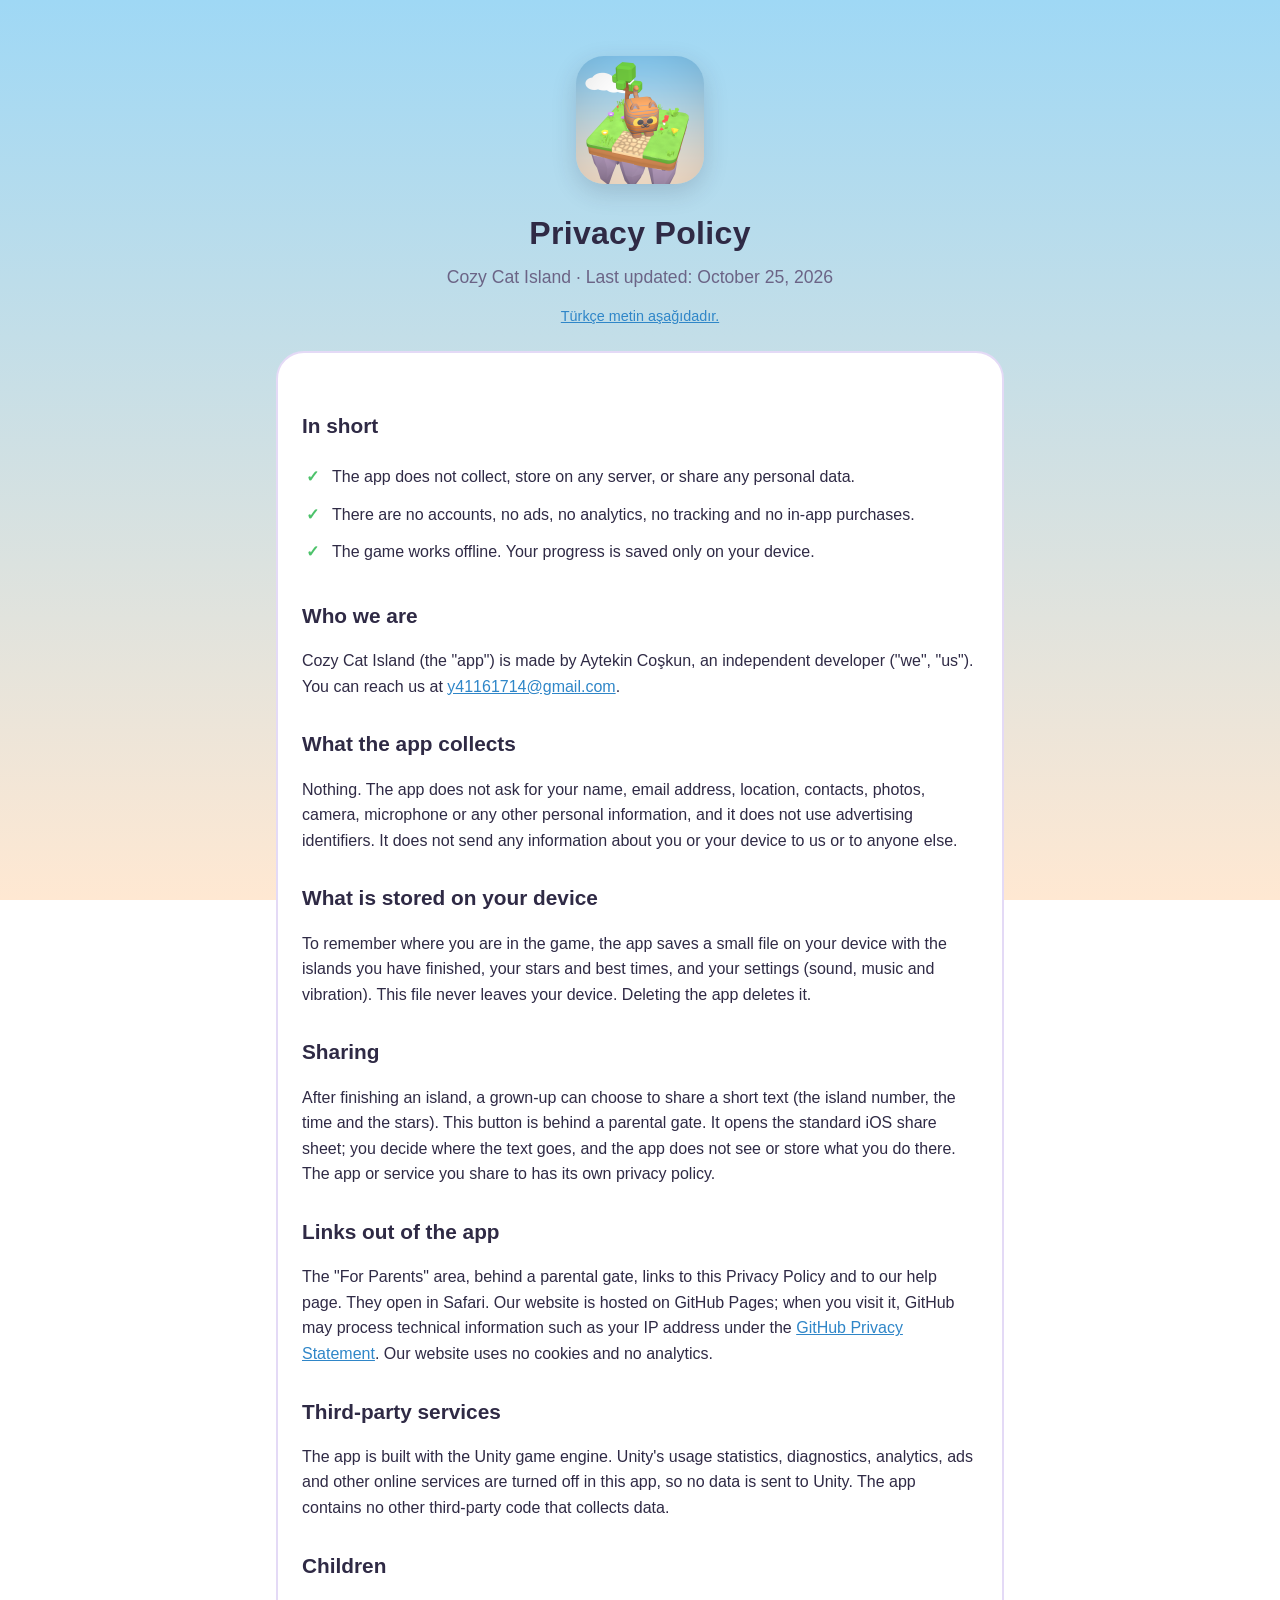
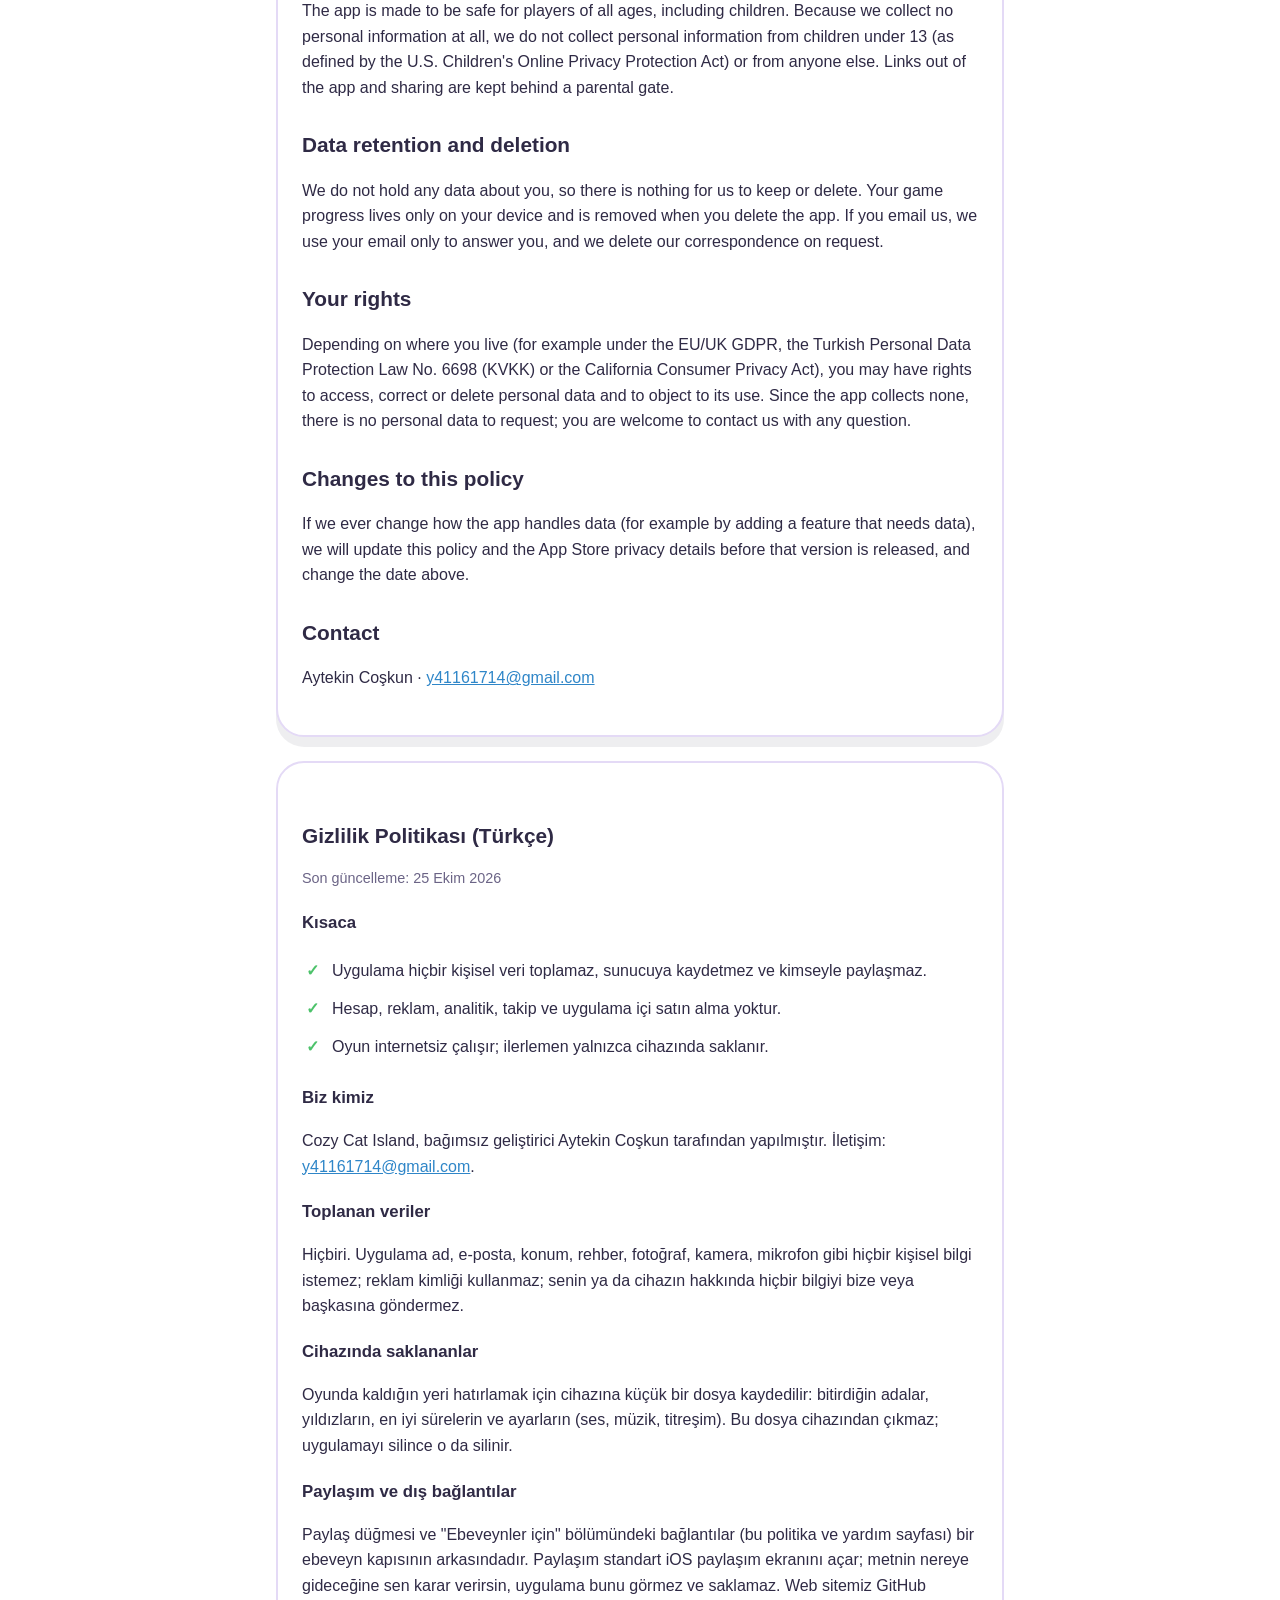
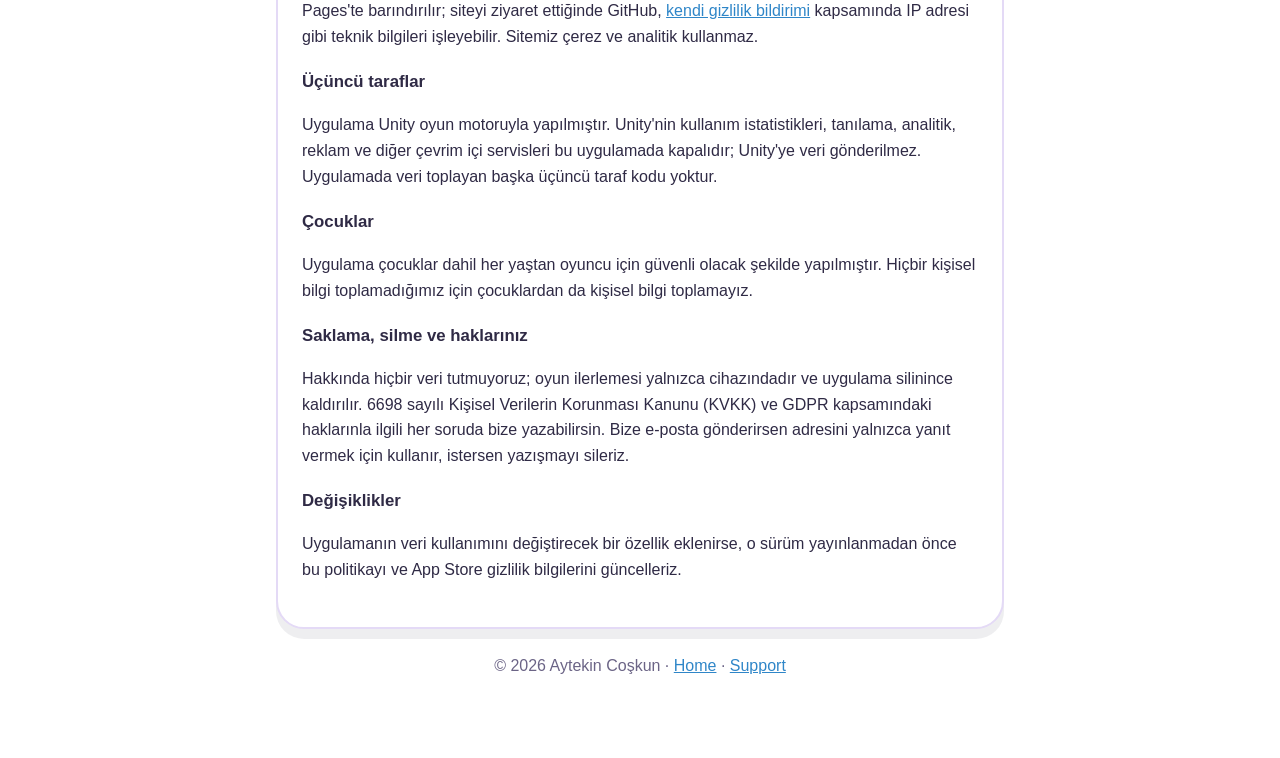
==== privacy.html @ 6ed3a87d "Cozy Cat Island website: privacy policy and help page Co-Authored-By: Claude Opus 5.5 <noreply@anthr" ====
<!doctype html>
<html lang="en">
<head>
  <meta charset="utf-8">
  <meta name="viewport" content="width=device-width, initial-scale=1">
  <title>Privacy Policy · Cozy Cat Island</title>
  <meta name="description" content="Privacy Policy for the Cozy Cat Island app. The app collects no personal data.">
  <link rel="icon" href="assets/icon.png">
  <link rel="stylesheet" href="assets/style.css">
</head>
<body>
<main>
  <header class="hero">
    <a href="index.html"><img src="assets/icon.png" alt="Cozy Cat Island app icon"></a>
    <h1>Privacy Policy</h1>
    <p class="subtitle">Cozy Cat Island · Last updated: October 25, 2026</p>
    <p class="muted"><a href="#tr">Türkçe metin aşağıdadır.</a></p>
  </header>

  <section class="card">
    <h2>In short</h2>
    <ul class="promise">
      <li>The app does not collect, store on any server, or share any personal data.</li>
      <li>There are no accounts, no ads, no analytics, no tracking and no in-app purchases.</li>
      <li>The game works offline. Your progress is saved only on your device.</li>
    </ul>

    <h2>Who we are</h2>
    <p>Cozy Cat Island (the "app") is made by Aytekin Coşkun, an independent developer ("we", "us"). You can reach us at <a href="mailto:y41161714@gmail.com">y41161714@gmail.com</a>.</p>

    <h2>What the app collects</h2>
    <p>Nothing. The app does not ask for your name, email address, location, contacts, photos, camera, microphone or any other personal information, and it does not use advertising identifiers. It does not send any information about you or your device to us or to anyone else.</p>

    <h2>What is stored on your device</h2>
    <p>To remember where you are in the game, the app saves a small file on your device with the islands you have finished, your stars and best times, and your settings (sound, music and vibration). This file never leaves your device. Deleting the app deletes it.</p>

    <h2>Sharing</h2>
    <p>After finishing an island, a grown-up can choose to share a short text (the island number, the time and the stars). This button is behind a parental gate. It opens the standard iOS share sheet; you decide where the text goes, and the app does not see or store what you do there. The app or service you share to has its own privacy policy.</p>

    <h2>Links out of the app</h2>
    <p>The "For Parents" area, behind a parental gate, links to this Privacy Policy and to our help page. They open in Safari. Our website is hosted on GitHub Pages; when you visit it, GitHub may process technical information such as your IP address under the <a href="https://docs.github.com/en/site-policy/privacy-policies/github-general-privacy-statement">GitHub Privacy Statement</a>. Our website uses no cookies and no analytics.</p>

    <h2>Third-party services</h2>
    <p>The app is built with the Unity game engine. Unity's usage statistics, diagnostics, analytics, ads and other online services are turned off in this app, so no data is sent to Unity. The app contains no other third-party code that collects data.</p>

    <h2>Children</h2>
    <p>The app is made to be safe for players of all ages, including children. Because we collect no personal information at all, we do not collect personal information from children under 13 (as defined by the U.S. Children's Online Privacy Protection Act) or from anyone else. Links out of the app and sharing are kept behind a parental gate.</p>

    <h2>Data retention and deletion</h2>
    <p>We do not hold any data about you, so there is nothing for us to keep or delete. Your game progress lives only on your device and is removed when you delete the app. If you email us, we use your email only to answer you, and we delete our correspondence on request.</p>

    <h2>Your rights</h2>
    <p>Depending on where you live (for example under the EU/UK GDPR, the Turkish Personal Data Protection Law No. 6698 (KVKK) or the California Consumer Privacy Act), you may have rights to access, correct or delete personal data and to object to its use. Since the app collects none, there is no personal data to request; you are welcome to contact us with any question.</p>

    <h2>Changes to this policy</h2>
    <p>If we ever change how the app handles data (for example by adding a feature that needs data), we will update this policy and the App Store privacy details before that version is released, and change the date above.</p>

    <h2>Contact</h2>
    <p>Aytekin Coşkun · <a href="mailto:y41161714@gmail.com">y41161714@gmail.com</a></p>
  </section>

  <section class="card" id="tr" lang="tr">
    <h2>Gizlilik Politikası (Türkçe)</h2>
    <p class="muted">Son güncelleme: 25 Ekim 2026</p>
    <h3>Kısaca</h3>
    <ul class="promise">
      <li>Uygulama hiçbir kişisel veri toplamaz, sunucuya kaydetmez ve kimseyle paylaşmaz.</li>
      <li>Hesap, reklam, analitik, takip ve uygulama içi satın alma yoktur.</li>
      <li>Oyun internetsiz çalışır; ilerlemen yalnızca cihazında saklanır.</li>
    </ul>
    <h3>Biz kimiz</h3>
    <p>Cozy Cat Island, bağımsız geliştirici Aytekin Coşkun tarafından yapılmıştır. İletişim: <a href="mailto:y41161714@gmail.com">y41161714@gmail.com</a>.</p>
    <h3>Toplanan veriler</h3>
    <p>Hiçbiri. Uygulama ad, e-posta, konum, rehber, fotoğraf, kamera, mikrofon gibi hiçbir kişisel bilgi istemez; reklam kimliği kullanmaz; senin ya da cihazın hakkında hiçbir bilgiyi bize veya başkasına göndermez.</p>
    <h3>Cihazında saklananlar</h3>
    <p>Oyunda kaldığın yeri hatırlamak için cihazına küçük bir dosya kaydedilir: bitirdiğin adalar, yıldızların, en iyi sürelerin ve ayarların (ses, müzik, titreşim). Bu dosya cihazından çıkmaz; uygulamayı silince o da silinir.</p>
    <h3>Paylaşım ve dış bağlantılar</h3>
    <p>Paylaş düğmesi ve "Ebeveynler için" bölümündeki bağlantılar (bu politika ve yardım sayfası) bir ebeveyn kapısının arkasındadır. Paylaşım standart iOS paylaşım ekranını açar; metnin nereye gideceğine sen karar verirsin, uygulama bunu görmez ve saklamaz. Web sitemiz GitHub Pages'te barındırılır; siteyi ziyaret ettiğinde GitHub, <a href="https://docs.github.com/en/site-policy/privacy-policies/github-general-privacy-statement">kendi gizlilik bildirimi</a> kapsamında IP adresi gibi teknik bilgileri işleyebilir. Sitemiz çerez ve analitik kullanmaz.</p>
    <h3>Üçüncü taraflar</h3>
    <p>Uygulama Unity oyun motoruyla yapılmıştır. Unity'nin kullanım istatistikleri, tanılama, analitik, reklam ve diğer çevrim içi servisleri bu uygulamada kapalıdır; Unity'ye veri gönderilmez. Uygulamada veri toplayan başka üçüncü taraf kodu yoktur.</p>
    <h3>Çocuklar</h3>
    <p>Uygulama çocuklar dahil her yaştan oyuncu için güvenli olacak şekilde yapılmıştır. Hiçbir kişisel bilgi toplamadığımız için çocuklardan da kişisel bilgi toplamayız.</p>
    <h3>Saklama, silme ve haklarınız</h3>
    <p>Hakkında hiçbir veri tutmuyoruz; oyun ilerlemesi yalnızca cihazındadır ve uygulama silinince kaldırılır. 6698 sayılı Kişisel Verilerin Korunması Kanunu (KVKK) ve GDPR kapsamındaki haklarınla ilgili her soruda bize yazabilirsin. Bize e-posta gönderirsen adresini yalnızca yanıt vermek için kullanır, istersen yazışmayı sileriz.</p>
    <h3>Değişiklikler</h3>
    <p>Uygulamanın veri kullanımını değiştirecek bir özellik eklenirse, o sürüm yayınlanmadan önce bu politikayı ve App Store gizlilik bilgilerini güncelleriz.</p>
  </section>

  <footer>
    <p>© 2026 Aytekin Coşkun · <a href="index.html">Home</a> · <a href="support.html">Support</a></p>
  </footer>
</main>
</body>
</html>
---- assets/style.css ----
:root {
  --ink: #2f2a45;
  --ink-soft: #6b6486;
  --card: #ffffff;
  --sky-top: #9fd8f5;
  --sky-bottom: #ffe8d2;
  --accent: #4cc26a;
  --link: #2f86c8;
  --edge: #e4daf6;
}

@media (prefers-color-scheme: dark) {
  :root {
    --ink: #f3f0fa;
    --ink-soft: #c9c2dd;
    --card: #2b2640;
    --sky-top: #1d2a44;
    --sky-bottom: #3a2d45;
    --link: #8ec8ff;
    --edge: #433b5e;
  }
}

* { box-sizing: border-box; }

body {
  margin: 0;
  min-height: 100vh;
  font-family: ui-rounded, "SF Pro Rounded", -apple-system, BlinkMacSystemFont, "Segoe UI", Roboto, sans-serif;
  color: var(--ink);
  background: linear-gradient(180deg, var(--sky-top) 0%, var(--sky-bottom) 100%) fixed;
  line-height: 1.6;
}

main {
  max-width: 760px;
  margin: 0 auto;
  padding: 32px 16px 64px;
}

.card {
  background: var(--card);
  border: 2px solid var(--edge);
  border-radius: 28px;
  padding: 28px 24px;
  margin-bottom: 24px;
  box-shadow: 0 10px 0 rgba(47, 42, 69, 0.08);
}

header.hero {
  text-align: center;
  padding: 24px 0 8px;
}

header.hero img {
  width: 128px;
  height: 128px;
  border-radius: 28px;
  box-shadow: 0 8px 24px rgba(47, 42, 69, 0.18);
}

h1 { font-size: 2rem; margin: 16px 0 4px; letter-spacing: 0.01em; }
h2 { font-size: 1.3rem; margin: 28px 0 8px; }
h3 { font-size: 1.05rem; margin: 20px 0 6px; }
p, li { font-size: 1rem; }
.subtitle { color: var(--ink-soft); font-size: 1.1rem; margin: 0; }
.muted { color: var(--ink-soft); font-size: 0.9rem; }
a { color: var(--link); }

nav.links {
  display: flex;
  flex-wrap: wrap;
  gap: 12px;
  justify-content: center;
  margin: 20px 0 0;
}

nav.links a {
  display: inline-block;
  background: var(--accent);
  color: #fff;
  text-decoration: none;
  font-weight: 700;
  padding: 12px 22px;
  border-radius: 999px;
  box-shadow: 0 5px 0 #2c964a;
}

ul.promise { list-style: none; padding: 0; }
ul.promise li { padding: 6px 0 6px 30px; position: relative; }
ul.promise li::before { content: "✓"; position: absolute; left: 4px; color: var(--accent); font-weight: 800; }

footer { text-align: center; color: var(--ink-soft); font-size: 0.85rem; }
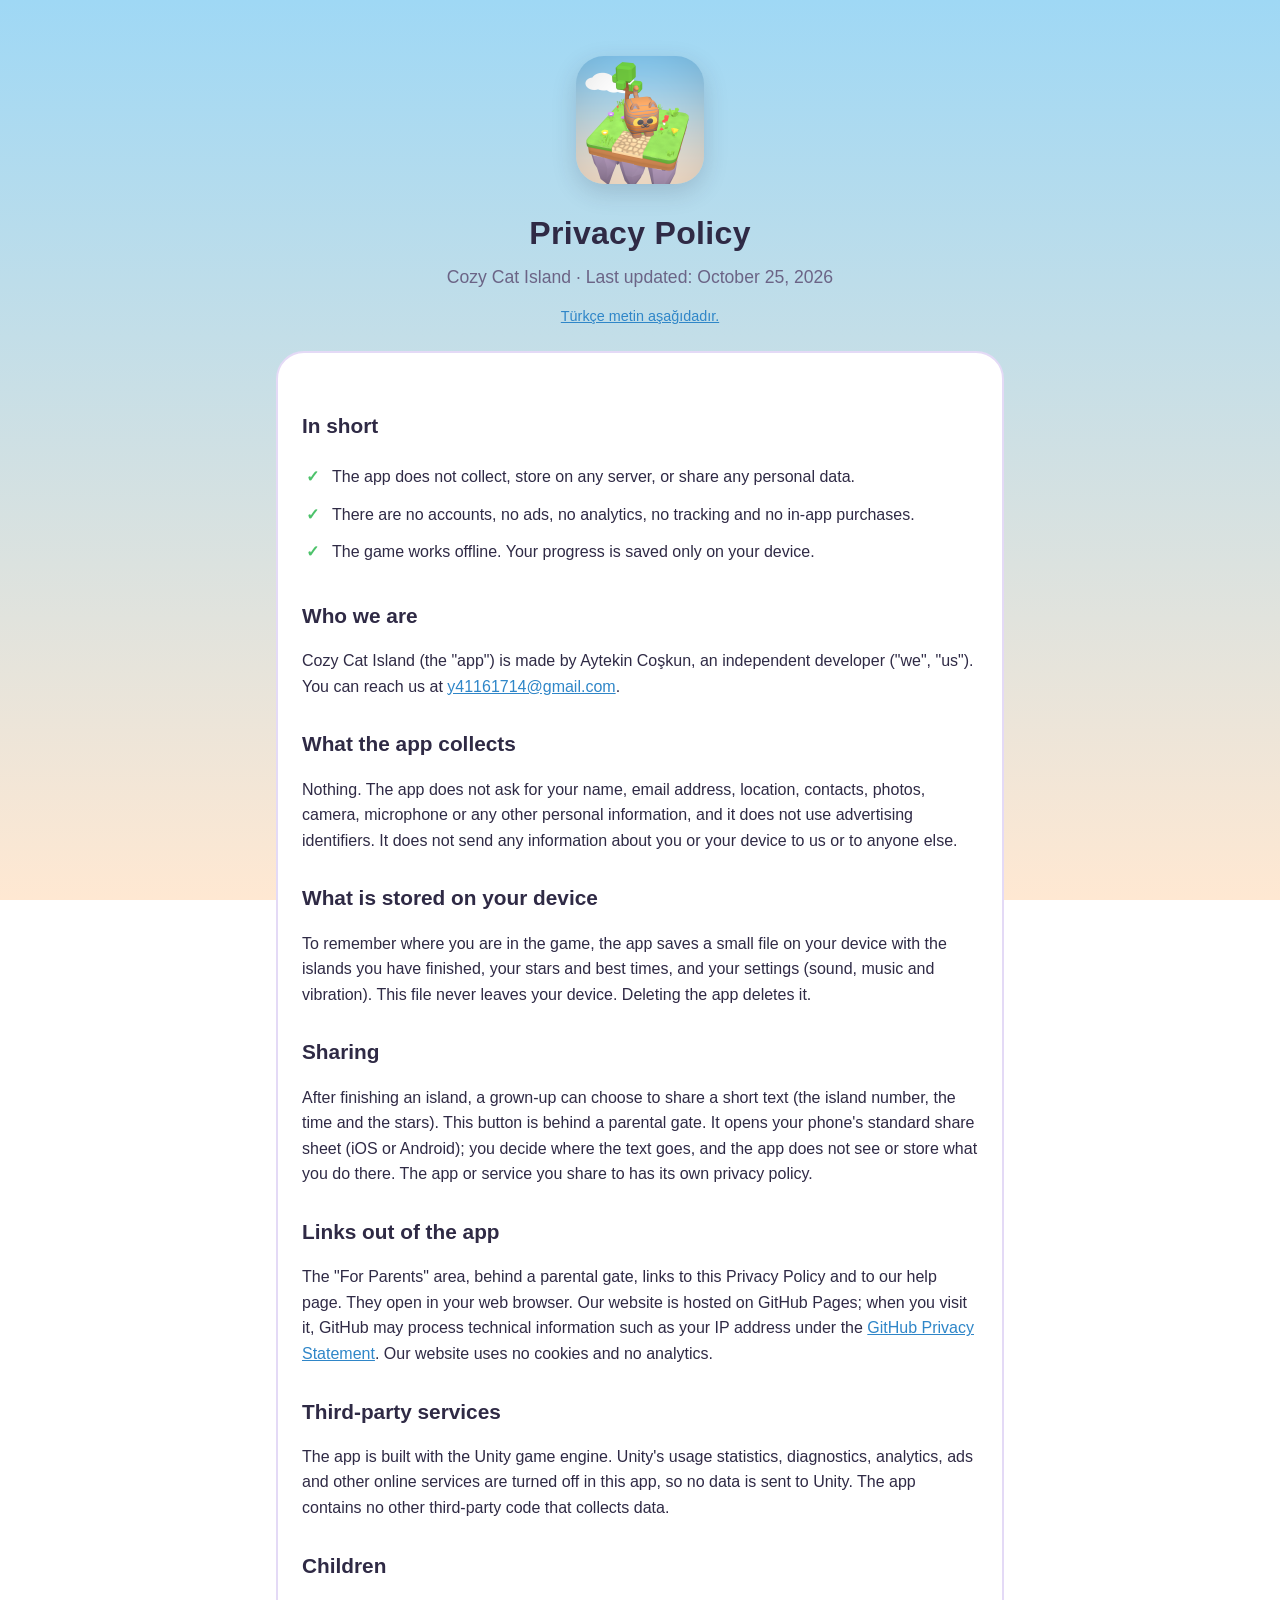
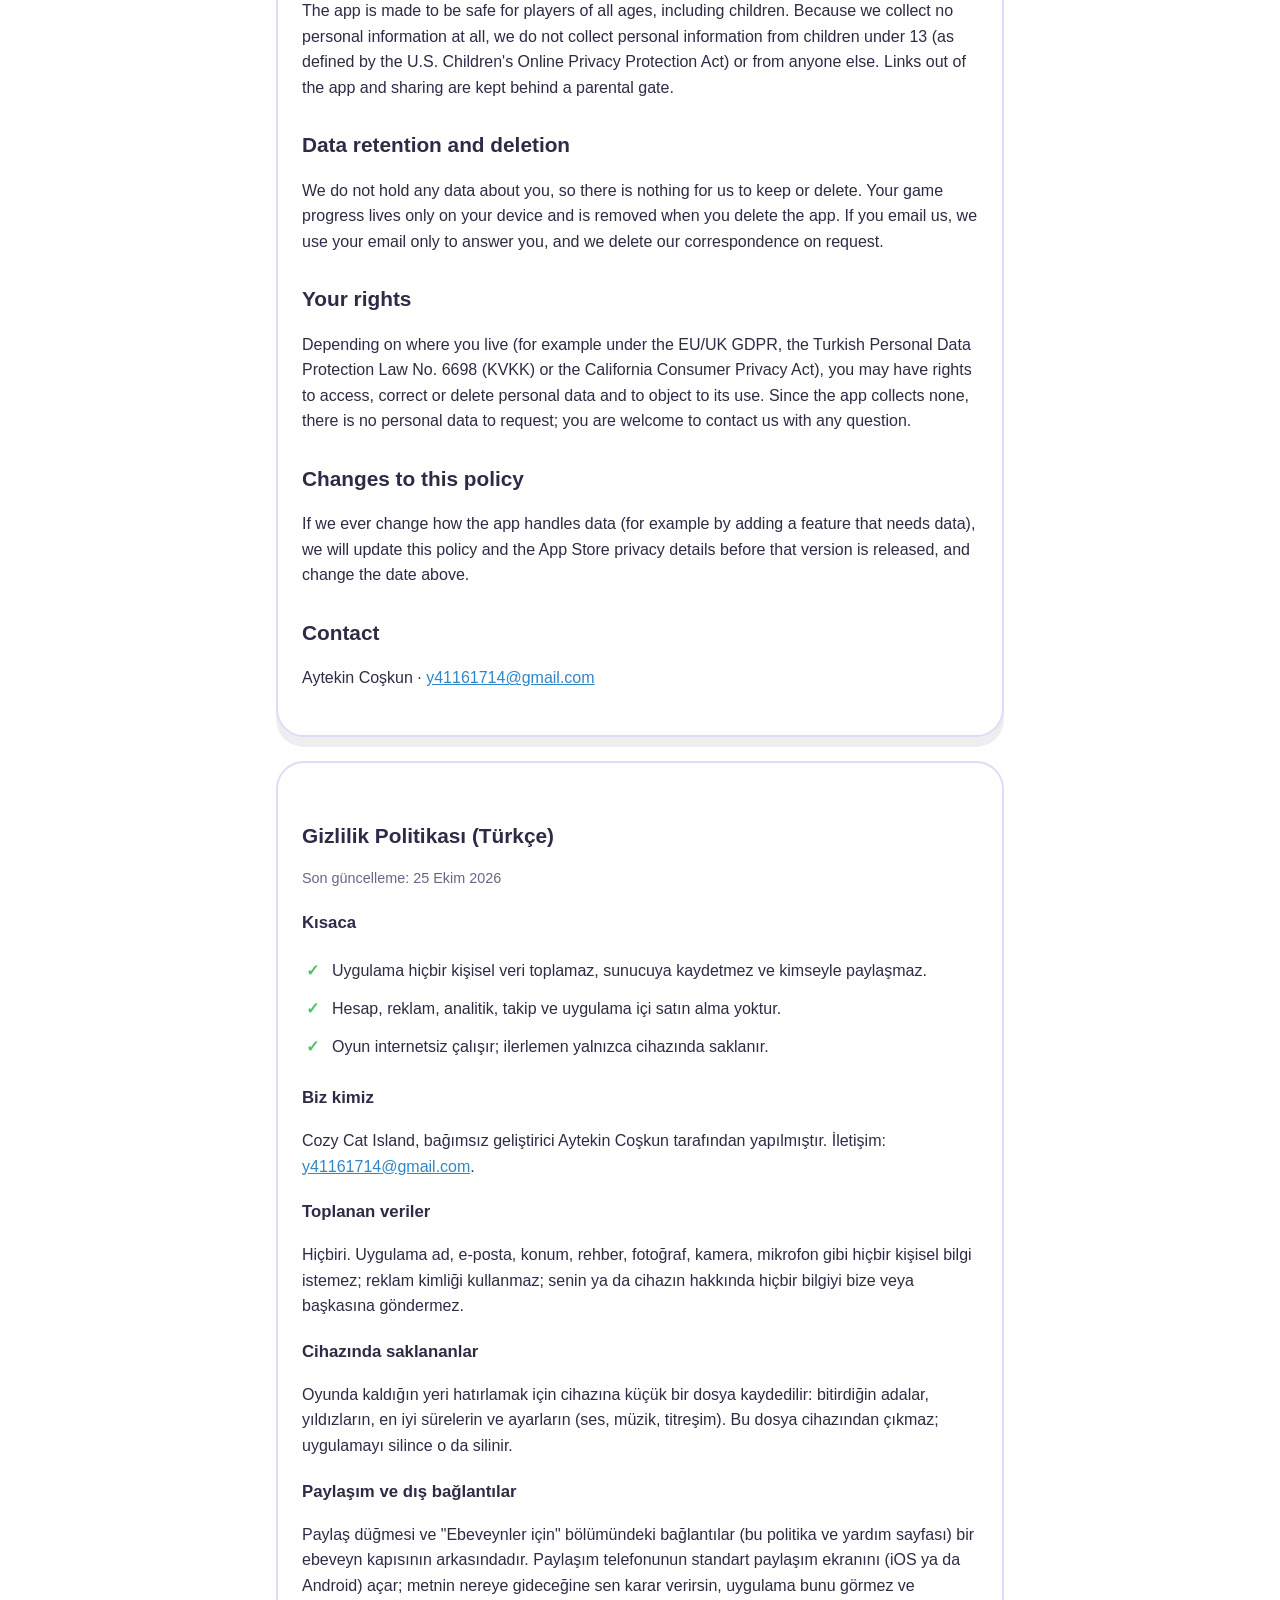
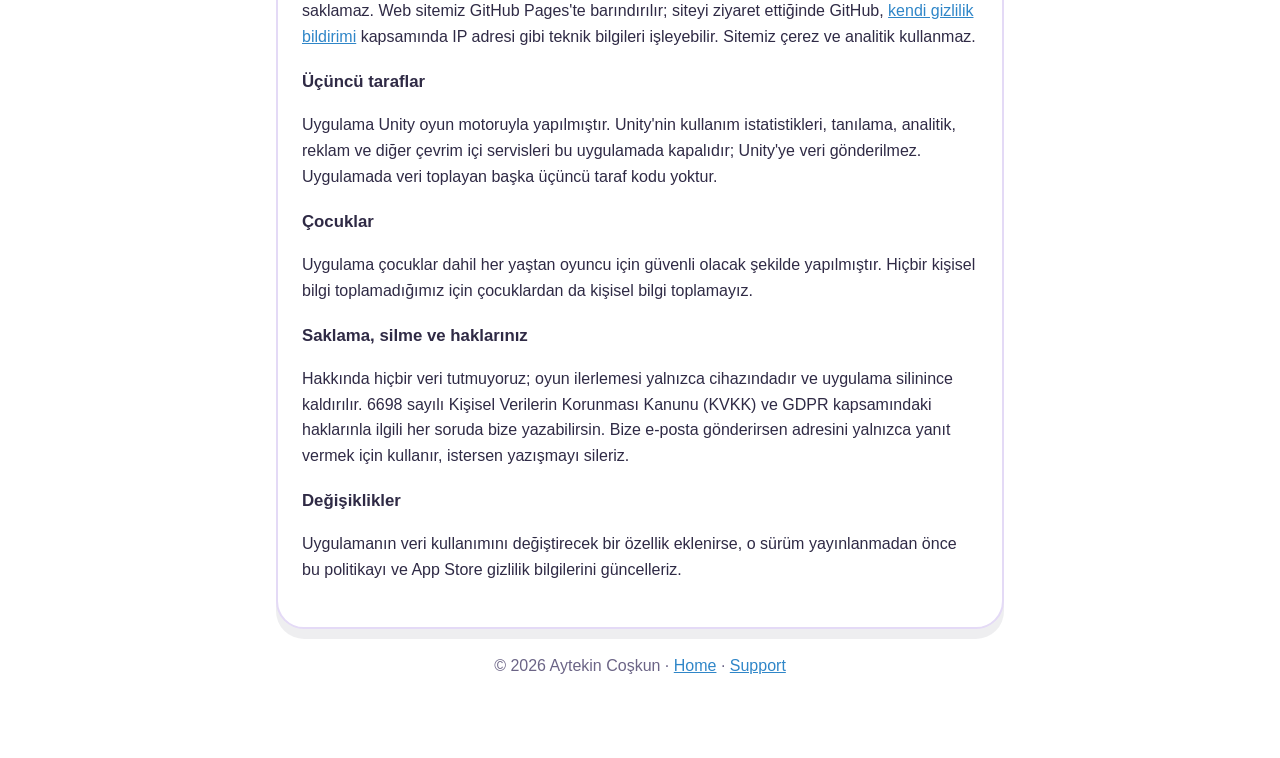
==== commit 7aebc7f7: "Cover Android in the privacy policy and help page Co-Authored-By: Claude Opus 5.5 <noreply@anthropic" ====
--- a/privacy.html
+++ b/privacy.html
@@ -35,10 +35,10 @@
     <p>To remember where you are in the game, the app saves a small file on your device with the islands you have finished, your stars and best times, and your settings (sound, music and vibration). This file never leaves your device. Deleting the app deletes it.</p>
 
     <h2>Sharing</h2>
-    <p>After finishing an island, a grown-up can choose to share a short text (the island number, the time and the stars). This button is behind a parental gate. It opens the standard iOS share sheet; you decide where the text goes, and the app does not see or store what you do there. The app or service you share to has its own privacy policy.</p>
+    <p>After finishing an island, a grown-up can choose to share a short text (the island number, the time and the stars). This button is behind a parental gate. It opens your phone's standard share sheet (iOS or Android); you decide where the text goes, and the app does not see or store what you do there. The app or service you share to has its own privacy policy.</p>
 
     <h2>Links out of the app</h2>
-    <p>The "For Parents" area, behind a parental gate, links to this Privacy Policy and to our help page. They open in Safari. Our website is hosted on GitHub Pages; when you visit it, GitHub may process technical information such as your IP address under the <a href="https://docs.github.com/en/site-policy/privacy-policies/github-general-privacy-statement">GitHub Privacy Statement</a>. Our website uses no cookies and no analytics.</p>
+    <p>The "For Parents" area, behind a parental gate, links to this Privacy Policy and to our help page. They open in your web browser. Our website is hosted on GitHub Pages; when you visit it, GitHub may process technical information such as your IP address under the <a href="https://docs.github.com/en/site-policy/privacy-policies/github-general-privacy-statement">GitHub Privacy Statement</a>. Our website uses no cookies and no analytics.</p>
 
     <h2>Third-party services</h2>
     <p>The app is built with the Unity game engine. Unity's usage statistics, diagnostics, analytics, ads and other online services are turned off in this app, so no data is sent to Unity. The app contains no other third-party code that collects data.</p>
@@ -75,7 +75,7 @@
     <h3>Cihazında saklananlar</h3>
     <p>Oyunda kaldığın yeri hatırlamak için cihazına küçük bir dosya kaydedilir: bitirdiğin adalar, yıldızların, en iyi sürelerin ve ayarların (ses, müzik, titreşim). Bu dosya cihazından çıkmaz; uygulamayı silince o da silinir.</p>
     <h3>Paylaşım ve dış bağlantılar</h3>
-    <p>Paylaş düğmesi ve "Ebeveynler için" bölümündeki bağlantılar (bu politika ve yardım sayfası) bir ebeveyn kapısının arkasındadır. Paylaşım standart iOS paylaşım ekranını açar; metnin nereye gideceğine sen karar verirsin, uygulama bunu görmez ve saklamaz. Web sitemiz GitHub Pages'te barındırılır; siteyi ziyaret ettiğinde GitHub, <a href="https://docs.github.com/en/site-policy/privacy-policies/github-general-privacy-statement">kendi gizlilik bildirimi</a> kapsamında IP adresi gibi teknik bilgileri işleyebilir. Sitemiz çerez ve analitik kullanmaz.</p>
+    <p>Paylaş düğmesi ve "Ebeveynler için" bölümündeki bağlantılar (bu politika ve yardım sayfası) bir ebeveyn kapısının arkasındadır. Paylaşım telefonunun standart paylaşım ekranını (iOS ya da Android) açar; metnin nereye gideceğine sen karar verirsin, uygulama bunu görmez ve saklamaz. Web sitemiz GitHub Pages'te barındırılır; siteyi ziyaret ettiğinde GitHub, <a href="https://docs.github.com/en/site-policy/privacy-policies/github-general-privacy-statement">kendi gizlilik bildirimi</a> kapsamında IP adresi gibi teknik bilgileri işleyebilir. Sitemiz çerez ve analitik kullanmaz.</p>
     <h3>Üçüncü taraflar</h3>
     <p>Uygulama Unity oyun motoruyla yapılmıştır. Unity'nin kullanım istatistikleri, tanılama, analitik, reklam ve diğer çevrim içi servisleri bu uygulamada kapalıdır; Unity'ye veri gönderilmez. Uygulamada veri toplayan başka üçüncü taraf kodu yoktur.</p>
     <h3>Çocuklar</h3>
